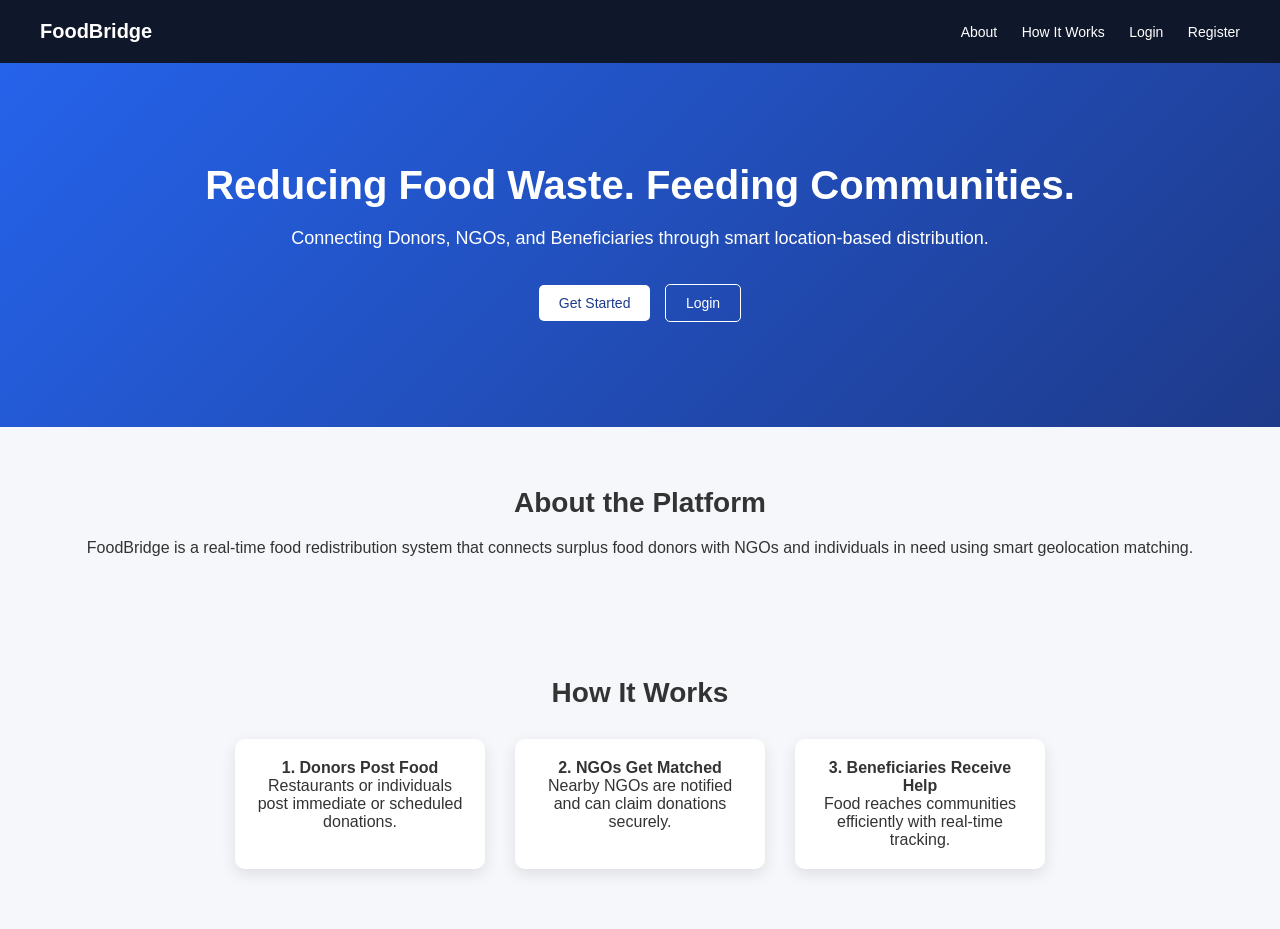
==== client/index.html @ 7fe4a48f "Add files via upload" ====
<!DOCTYPE html>
<html>
<head>
    <title>Food Redistribution Platform</title>
    <link rel="stylesheet" href="css/styles.css">
</head>
<body>

<header>
    <h1>FoodBridge</h1>
    <nav>
        <a href="#about">About</a>
        <a href="#how">How It Works</a>
        <a href="login.html">Login</a>
        <a href="register.html">Register</a>
    </nav>
</header>

<section class="hero">
    <h2>Reducing Food Waste. Feeding Communities.</h2>
    <p>Connecting Donors, NGOs, and Beneficiaries through smart location-based distribution.</p>
    <button class="btn btn-primary" onclick="window.location.href='register.html'">Get Started</button>
    <button class="btn btn-secondary" onclick="window.location.href='login.html'">Login</button>
</section>

<section id="about" class="section">
    <h3>About the Platform</h3>
    <p>
        FoodBridge is a real-time food redistribution system that connects surplus food donors
        with NGOs and individuals in need using smart geolocation matching.
    </p>
</section>

<section id="how" class="section">
    <h3>How It Works</h3>
    <div class="cards">
        <div class="card">
            <h4>1. Donors Post Food</h4>
            <p>Restaurants or individuals post immediate or scheduled donations.</p>
        </div>
        <div class="card">
            <h4>2. NGOs Get Matched</h4>
            <p>Nearby NGOs are notified and can claim donations securely.</p>
        </div>
        <div class="card">
            <h4>3. Beneficiaries Receive Help</h4>
            <p>Food reaches communities efficiently with real-time tracking.</p>
        </div>
    </div>
</section>



</body>
</html>
---- client/css/styles.css ----
* {
    margin: 0;
    padding: 0;
    box-sizing: border-box;
    font-family: Arial, sans-serif;
}

body {
    background-color: #f5f7fa;
    color: #333;
}

header {
    background-color: #0f172a;
    color: white;
    padding: 20px 40px;
    display: flex;
    justify-content: space-between;
    align-items: center;
}

header h1 {
    font-size: 20px;
}

nav a {
    color: white;
    margin-left: 20px;
    text-decoration: none;
    font-size: 14px;
}

.hero {
    padding: 100px 20px;
    text-align: center;
    background: linear-gradient(135deg, #2563eb, #1e3a8a);
    color: white;
}

.hero h2 {
    font-size: 40px;
    margin-bottom: 20px;
}

.hero p {
    font-size: 18px;
    margin-bottom: 30px;
}

.btn {
    padding: 10px 20px;
    border: none;
    cursor: pointer;
    font-size: 14px;
    border-radius: 5px;
    margin: 5px;
}

.btn-primary {
    background-color: white;
    color: #1e3a8a;
}

.btn-secondary {
    background-color: transparent;
    border: 1px solid white;
    color: white;
}

.section {
    padding: 60px 20px;
    text-align: center;
}

.section h3 {
    font-size: 28px;
    margin-bottom: 20px;
}

.cards {
    display: flex;
    justify-content: center;
    gap: 30px;
    margin-top: 30px;
    flex-wrap: wrap;
}

.card {
    background-color: white;
    padding: 20px;
    width: 250px;
    border-radius: 10px;
    box-shadow: 0 5px 15px rgba(0,0,0,0.1);
}

footer {
    background-color: #0f172a;
    color: white;
    text-align: center;
    padding: 20px;
    margin-top: 50px;
}

.layout {
    display: flex;
    min-height: 100vh;
}

.sidebar {
    width: 220px;
    background-color: #0f172a;
    color: white;
    padding: 20px;
}

.sidebar h2 {
    margin-bottom: 20px;
    font-size: 18px;
}

.sidebar button {
    width: 100%;
    padding: 10px;
    margin-bottom: 10px;
    border: none;
    background-color: transparent;
    color: white;
    text-align: left;
    cursor: pointer;
}

.sidebar button:hover {
    background-color: #1e293b;
}

.content {
    flex: 1;
    padding: 40px;
    background-color: #f5f7fa;
}

.section-hidden {
    display: none;
}

.dashboard-card {
    background: white;
    padding: 20px;
    margin-bottom: 20px;
    border-radius: 10px;
    box-shadow: 0 5px 15px rgba(0,0,0,0.1);
}

.auth-container {
    min-height: 100vh;
    display: flex;
    justify-content: center;
    align-items: center;
    background: linear-gradient(135deg, #2563eb, #1e3a8a);
}

.auth-card {
    background: white;
    padding: 40px;
    width: 350px;
    border-radius: 12px;
    box-shadow: 0 10px 25px rgba(0,0,0,0.2);
    text-align: center;
}

.auth-card h2 {
    margin-bottom: 20px;
}

.auth-card input,
.auth-card select {
    width: 100%;
    padding: 10px;
    margin-bottom: 15px;
    border: 1px solid #ccc;
    border-radius: 6px;
}

.auth-card button {
    width: 100%;
    padding: 10px;
    background-color: #2563eb;
    color: white;
    border: none;
    border-radius: 6px;
    cursor: pointer;
}

.auth-card button:hover {
    background-color: #1e3a8a;
}

.auth-link {
    margin-top: 15px;
    font-size: 14px;
}

.auth-link a {
    color: #2563eb;
    text-decoration: none;
}

.input-error {
    border: 1px solid red !important;
}

.error-text {
    color: red;
    font-size: 13px;
    margin-bottom: 10px;
    text-align: left;
}

.chat-container {
    height: 400px;
    overflow-y: auto;
}
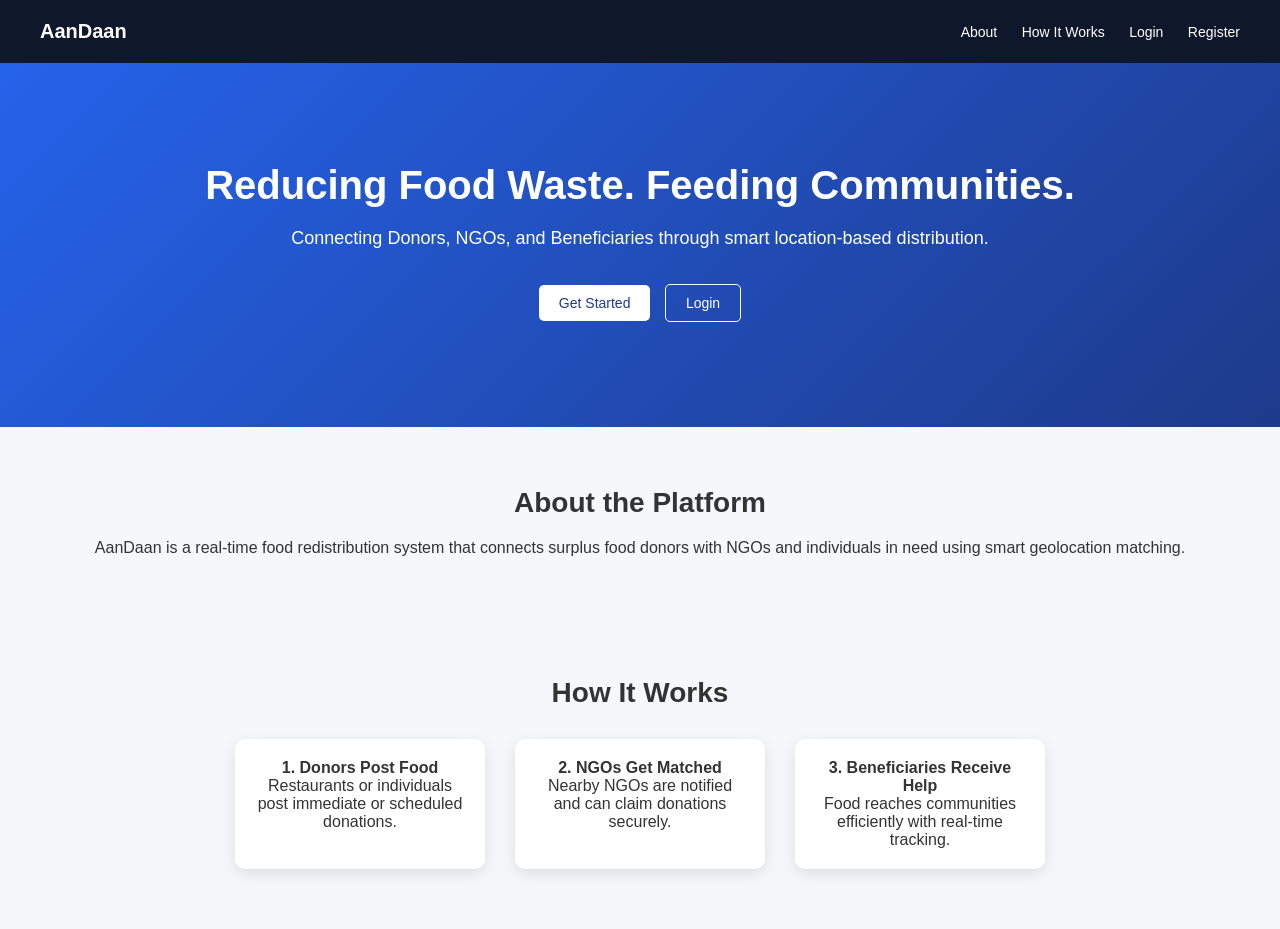
==== commit 17d28fde: "Rename FoodBridge to AanDaan in index.html" ====
--- a/client/index.html
+++ b/client/index.html
@@ -7,7 +7,7 @@
 <body>
 
 <header>
-    <h1>FoodBridge</h1>
+    <h1>AanDaan</h1>
     <nav>
         <a href="#about">About</a>
         <a href="#how">How It Works</a>
@@ -26,7 +26,7 @@
 <section id="about" class="section">
     <h3>About the Platform</h3>
     <p>
-        FoodBridge is a real-time food redistribution system that connects surplus food donors
+        AanDaan is a real-time food redistribution system that connects surplus food donors
         with NGOs and individuals in need using smart geolocation matching.
     </p>
 </section>
@@ -52,4 +52,5 @@
 
 
 </body>
-</html>+
+</html>
